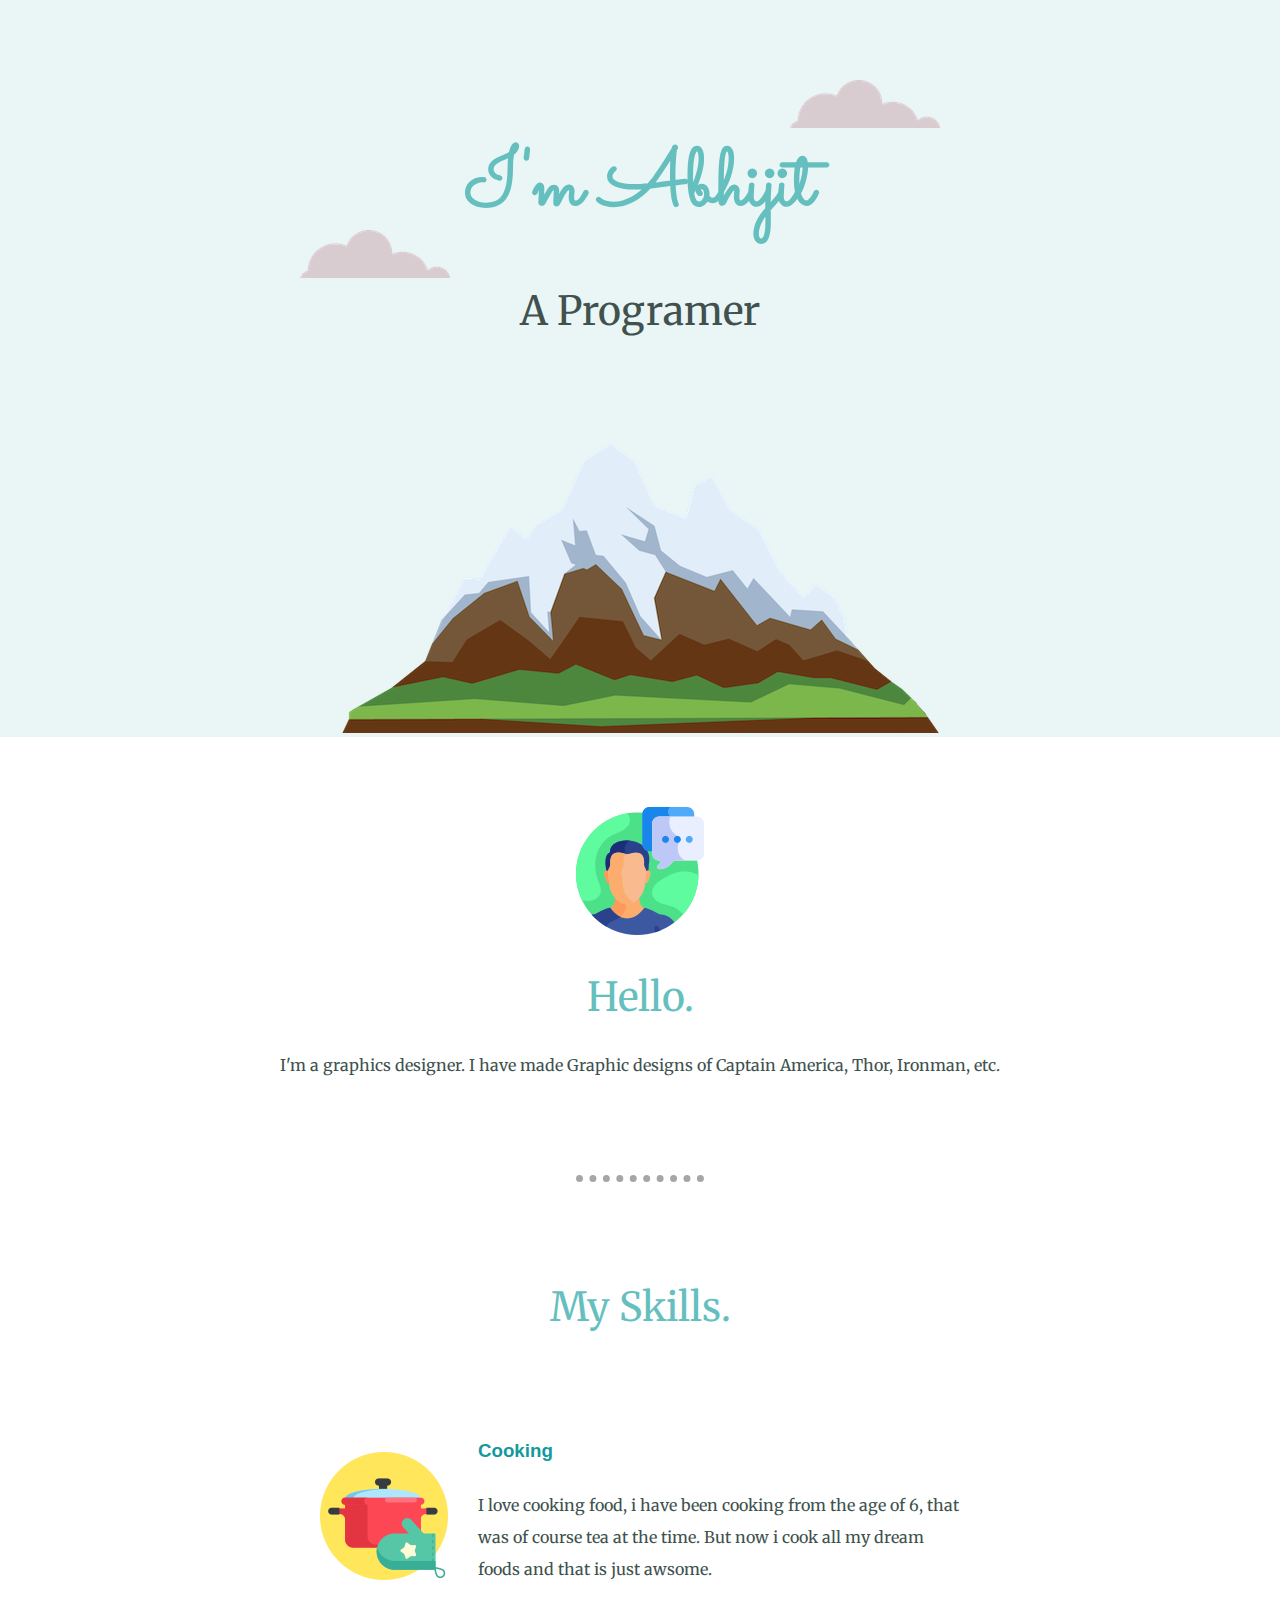
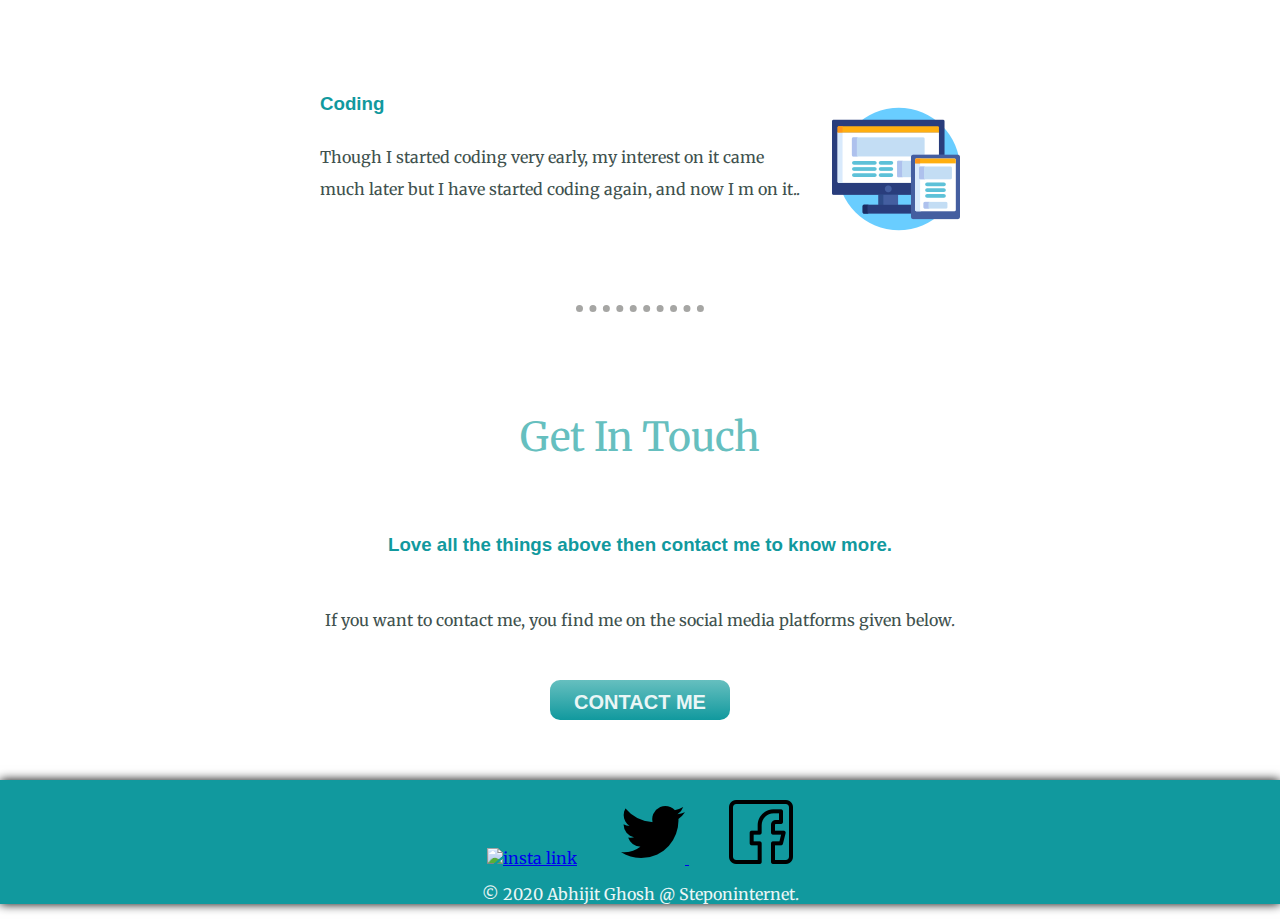
==== index.html @ a5039d5f "add website info" ====
<!DOCTYPE html>
<html>

<head>
  <meta charset="utf-8">
  <title>Abhijit</title>
  <link rel="stylesheet" href="sundor/style.css">
  <link rel="icon" href="favicon.ico">
  <link href="https://fonts.googleapis.com/css2?family=Merriweather:ital@1&family=Sacramento&display=swap" rel="stylesheet">
</head>

<body>
  <div class="lineone">
    <img class="cloud1" src="images/cloud.png" alt="cloud image">
    <h1>I'm Abhijit</h1>
    <h2>
      <p class="line">
        A Programer
      </p>
    </h2>

    <img class="cloud2" src="images/cloud.png" alt="cloud image">
    <img class="mountain" src="images/mountain.png" alt="mountain image">

  </div>
  <div class="linetwo">


    <div class="profile">
      <img src="images/1.png" alt="profile image">
      <h2>Hello.</h2>
      <p>I'm a graphics designer. I have made Graphic designs of Captain America, Thor, Ironman, etc.</p>
    </div>
    <hr>
    <div class="skills">
      <h2>My Skills.</h2>
      <div class="skill-row">
        <img class="pot" src="images/pot.png" alt="skill image 1">
        <h3>Cooking</h3>
        <p class="cook-dis">I love cooking food, i have been cooking from the age of 6, that was of course tea at the time.
          But now i cook all my dream foods and that is just awsome.</p>
      </div>
      <div class="skill-row">
        <img class="comp" src="images/comp.png" alt="skill image 2">
        <h3>Coding</h3>
        <p class="comp-dis">Though I started coding very early, my interest on it came much later but I have started coding again, and now I m on it..</p>
      </div>
    </div>
    <hr>
    <div class="contact-me">
      <h2>Get In Touch</h2>
      <br>
      <h3>Love all the things above then contact me to know more.</h3>
      <br>
      <p>If you want to contact me, you find me on the social media platforms given below.</p>

      <div class="c">
        <a class="btn" href="mycontact.html">
          <button class="button" type="button">
            <h3 class="text">CONTACT ME</h3>
          </button>
        </a>
      </div>

    </div>
    <br>
  </div>

  <div class="rule">
    <br>

    <div class="linethree">
      <a class="footer-link-i" href="https://www.instagram.com"><img src="images/I.png" alt="insta link"></a>
      <a class="footer-link-t" href="https://www.twitter.com"><img src="images/t.png" alt="twitter link" </a>
        <a class="footer-link-f" href="https://www.facebook.com"><img src="images/fb.png" alt="facebook link"></a>
        <p class="footer1">© 2020 Abhijit Ghosh @ Steponinternet.</p>
    </div>
  </div>

</body>

</html>
---- sundor/style.css ----
body {
  margin: 0;
  text-align: center;
  font-family: "merriweather", serif;
}

.lineone {
  margin: 0 auto 0 auto;
  background-color: #eaf6f6;
  position: relative;
  padding-top: 90px;
}

.cloud1 {
  position: absolute;
  top: 80px;
  right: 340px;
}

.cloud2 {
  position: absolute;
  top: 230px;
  left: 300px;
}
h1 {
  font-size: 5rem;
  font-family: 'Sacramento', cursive;
  margin: 40px auto 0 auto;
  color: #66bfbf;
}
h2{
  font-size: 2.5rem;
  color: #66bfbf;
  font-weight: normal;
}
.line{
  font-weight: normal;
}
.linetwo{
  margin-top: 70px;
}
h3{
  color: #11999e;
    font-family: sans-serif;
    font-style: normal;
}
p {
  font-family: "merriweather", serif;
  color: #40514e;
}
.skill-row{
  width: 50%;
  margin: 100px auto 100px auto;
  text-align: left;
  line-height: 2;
}
.pot{
  float: left;
  margin-right: 30px;
  margin-top: 20px;
}
.comp{
  margin-left: 30px;
  float: right;
    margin-top: 20px;
}
.footer-link-t{
  padding-left: 40px;
  padding-right: 40px;

}
hr {

  border-style: dotted none none;
  border-color: #a6a6a4;
  border-width: 7px;
  width: 10%;
  margin: 100px auto 100px auto;

}
.rule{
  background-color: #11999e;
  box-shadow: 0 0 10px 0;
}
.button{
  background:linear-gradient(#66bfbf, #11999e);
  border-radius: 10px;
  border: none;
  width: 180px;
  height: 40px;
}
.text{
   color: #eaf6f6;
   margin-top: 0;
   padding:10px 0 0 0;
   font-size: 20px;
}
.c{
  margin: 50px 0 40px 0;

}


.text:hover{
    text-shadow: 0 0 5px #f6f6f6;
}


.footer1{
  color: #eaf6f6;
}
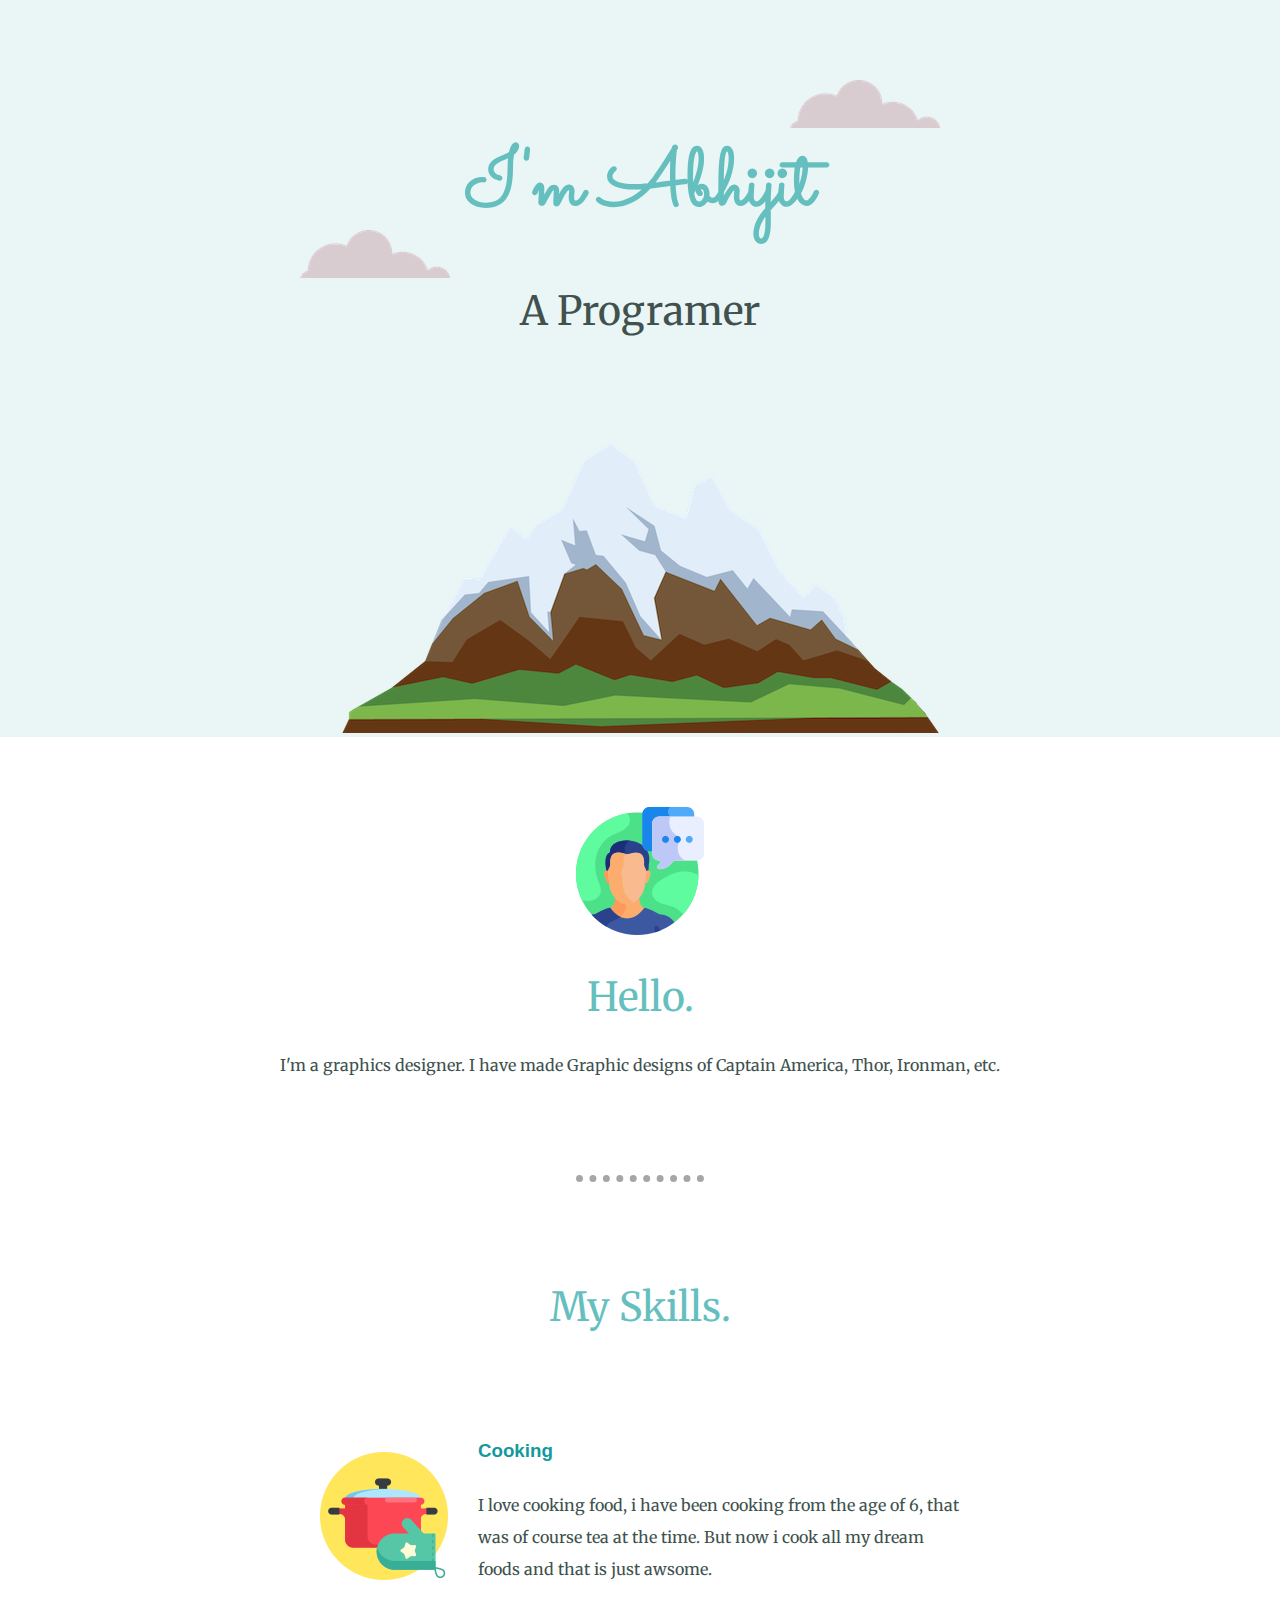
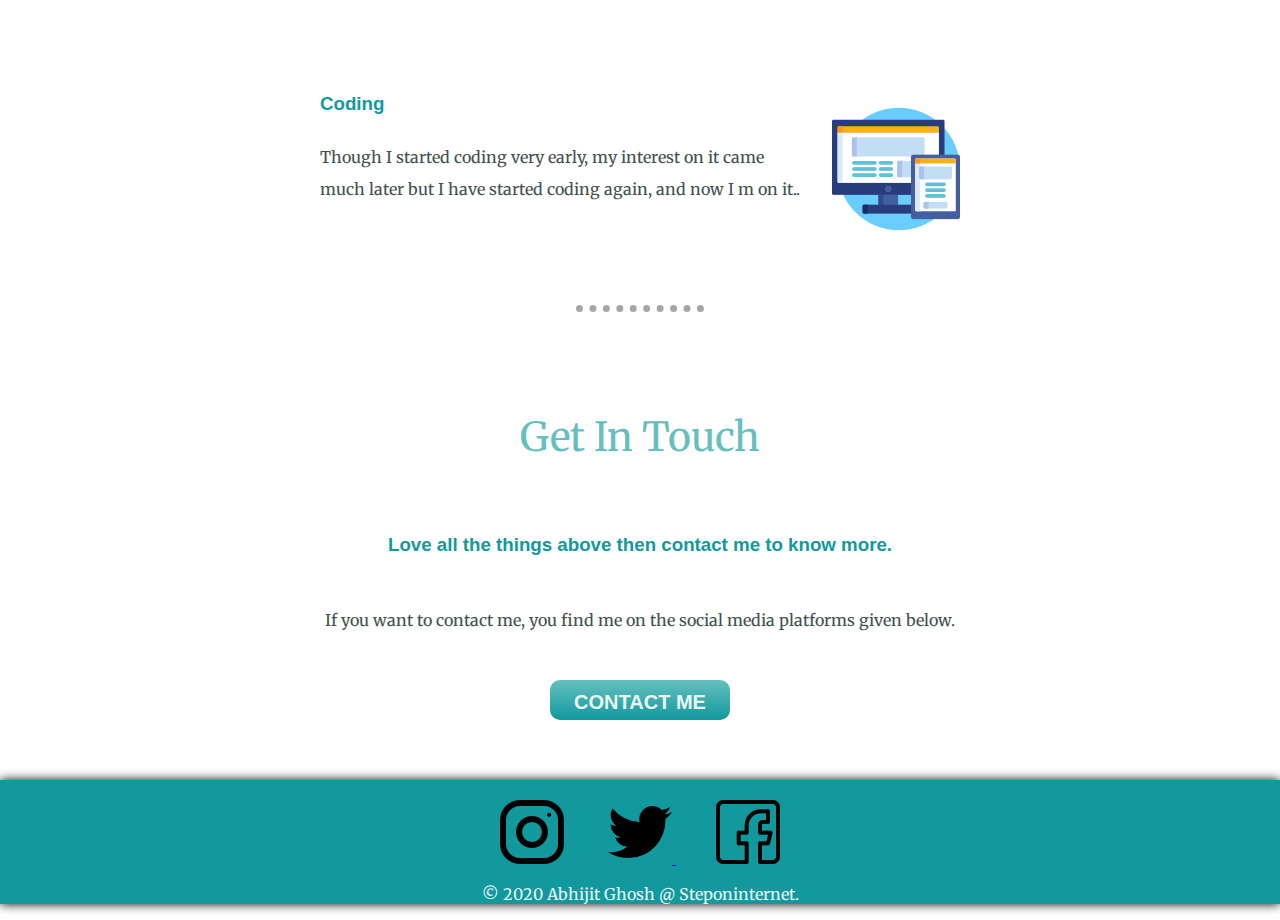
==== commit e2db7882: "Update index.html" ====
--- a/index.html
+++ b/index.html
@@ -70,7 +70,7 @@
     <br>
 
     <div class="linethree">
-      <a class="footer-link-i" href="https://www.instagram.com"><img src="images/I.png" alt="insta link"></a>
+      <a class="footer-link-i" href="https://www.instagram.com"><img src="images/i.png" alt="insta link"></a>
       <a class="footer-link-t" href="https://www.twitter.com"><img src="images/t.png" alt="twitter link" </a>
         <a class="footer-link-f" href="https://www.facebook.com"><img src="images/fb.png" alt="facebook link"></a>
         <p class="footer1">© 2020 Abhijit Ghosh @ Steponinternet.</p>
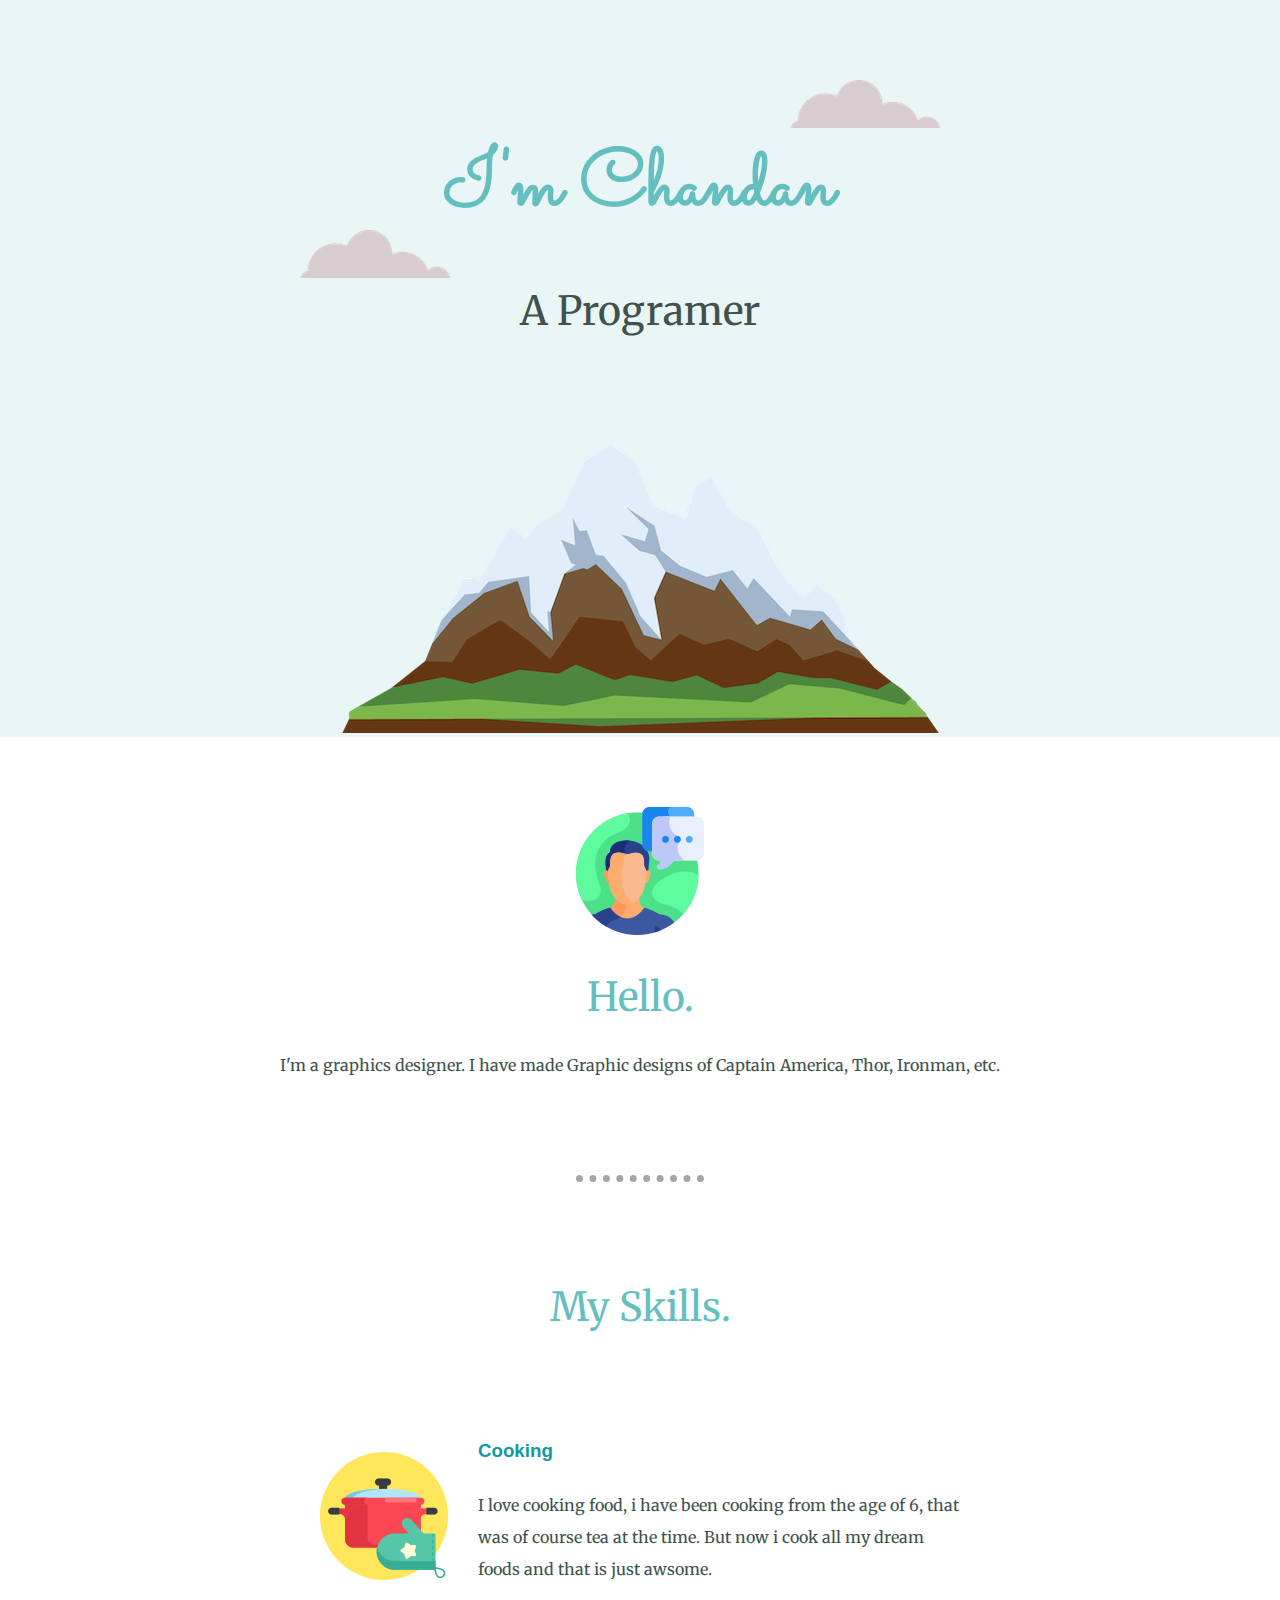
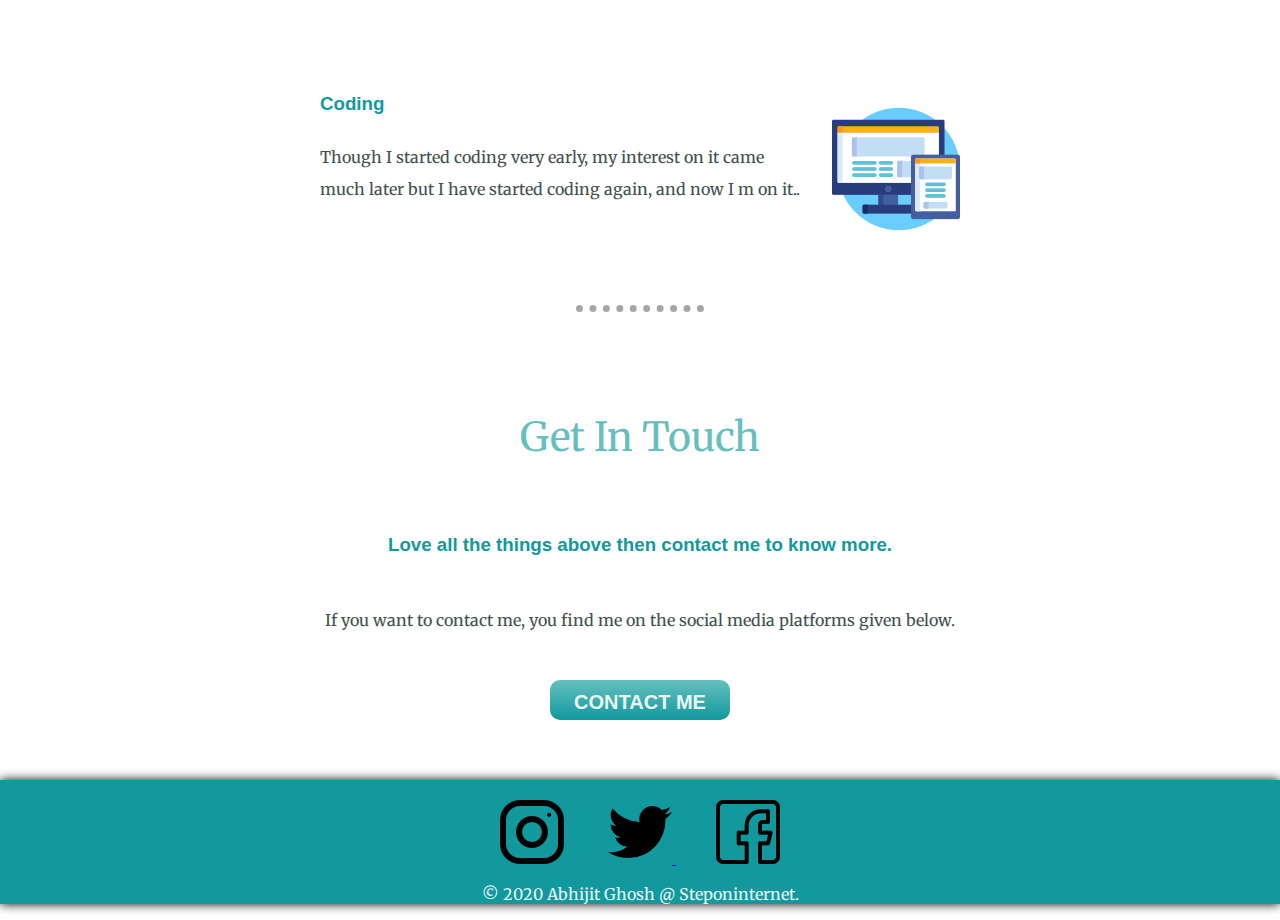
==== commit aaabd7ff: "chanadan" ====
--- a/index.html
+++ b/index.html
@@ -12,7 +12,7 @@
 <body>
   <div class="lineone">
     <img class="cloud1" src="images/cloud.png" alt="cloud image">
-    <h1>I'm Abhijit</h1>
+    <h1>I'm Chandan</h1>
     <h2>
       <p class="line">
         A Programer
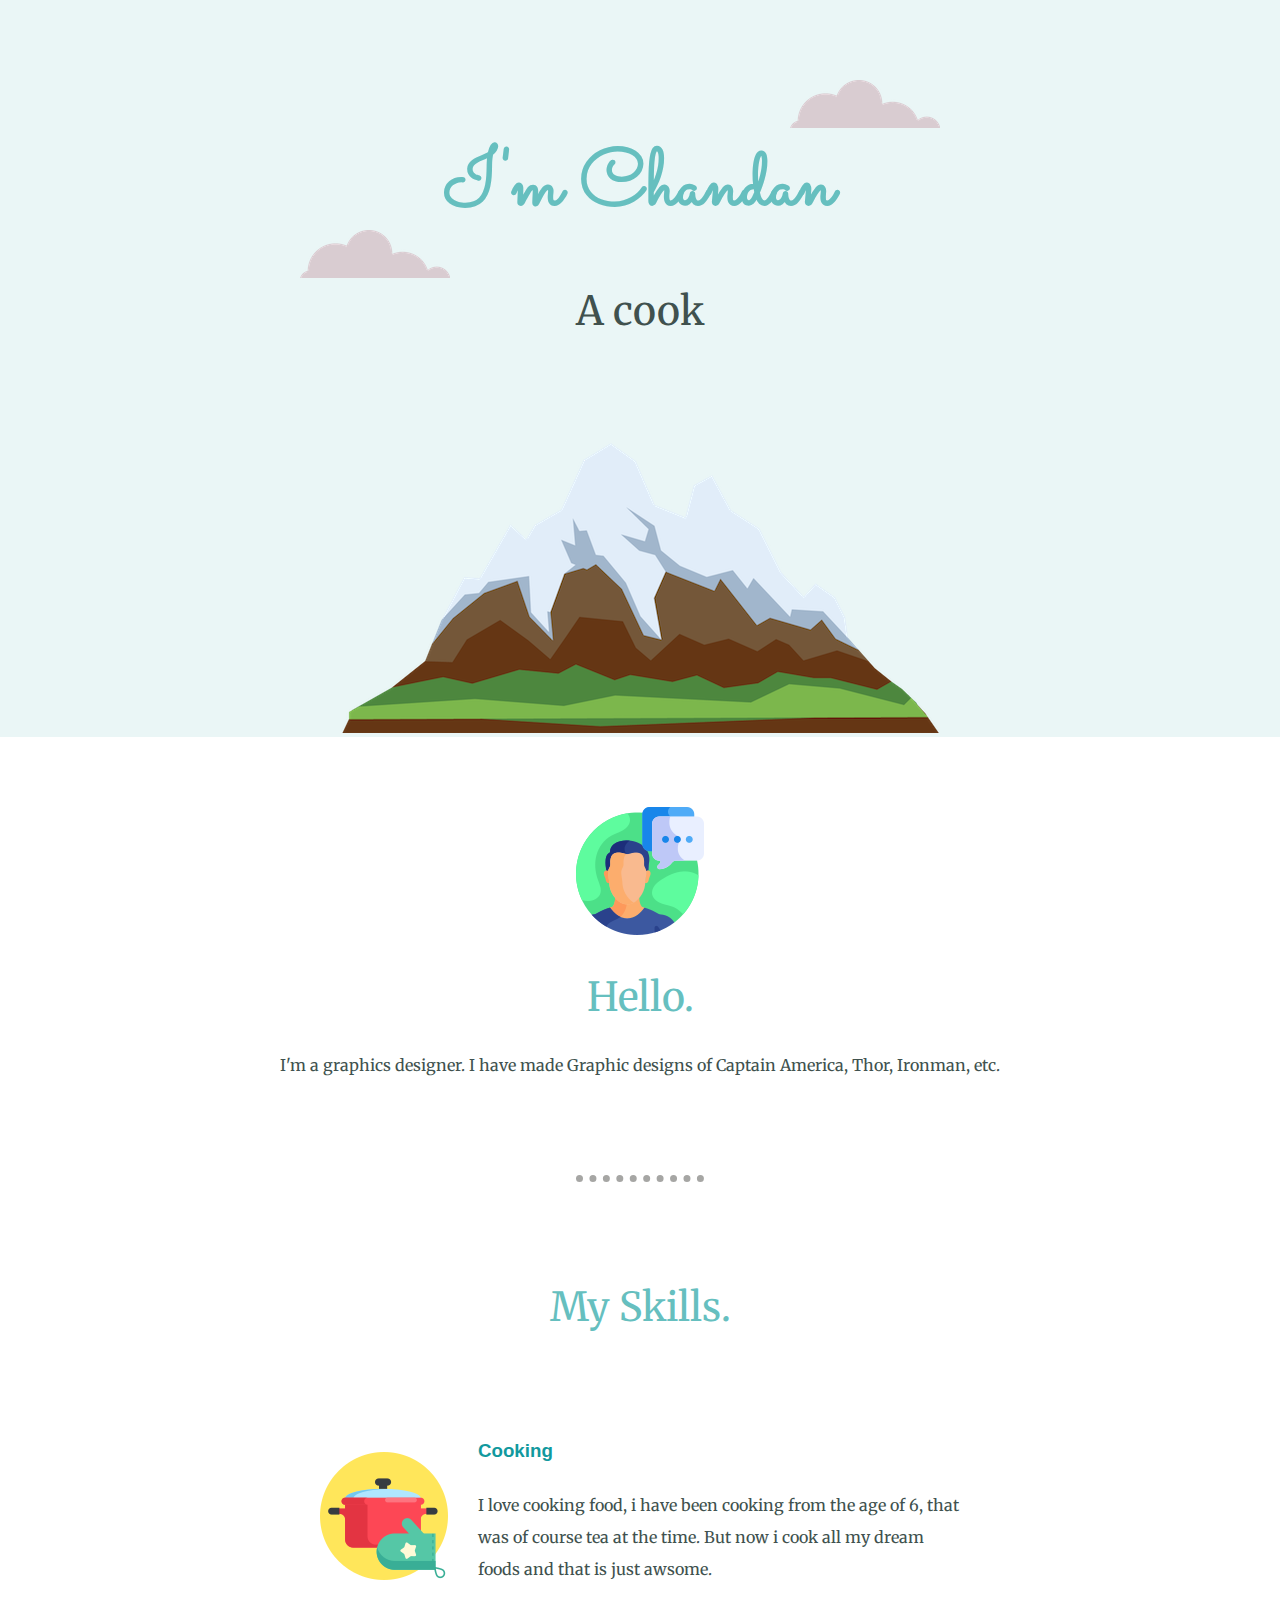
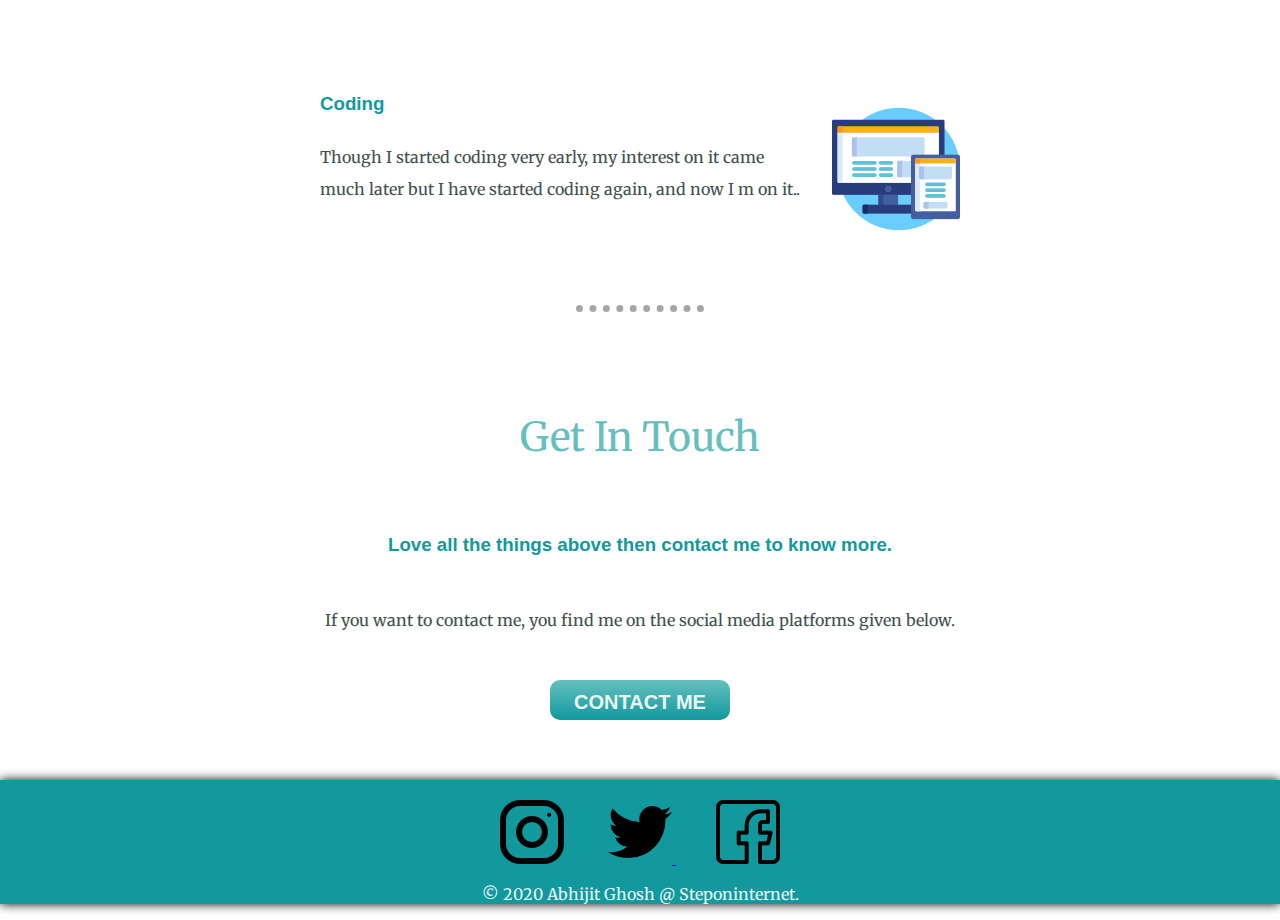
==== commit a109f0fa: "hekafhi" ====
--- a/index.html
+++ b/index.html
@@ -15,7 +15,7 @@
     <h1>I'm Chandan</h1>
     <h2>
       <p class="line">
-        A Programer
+       A cook
       </p>
     </h2>
 
